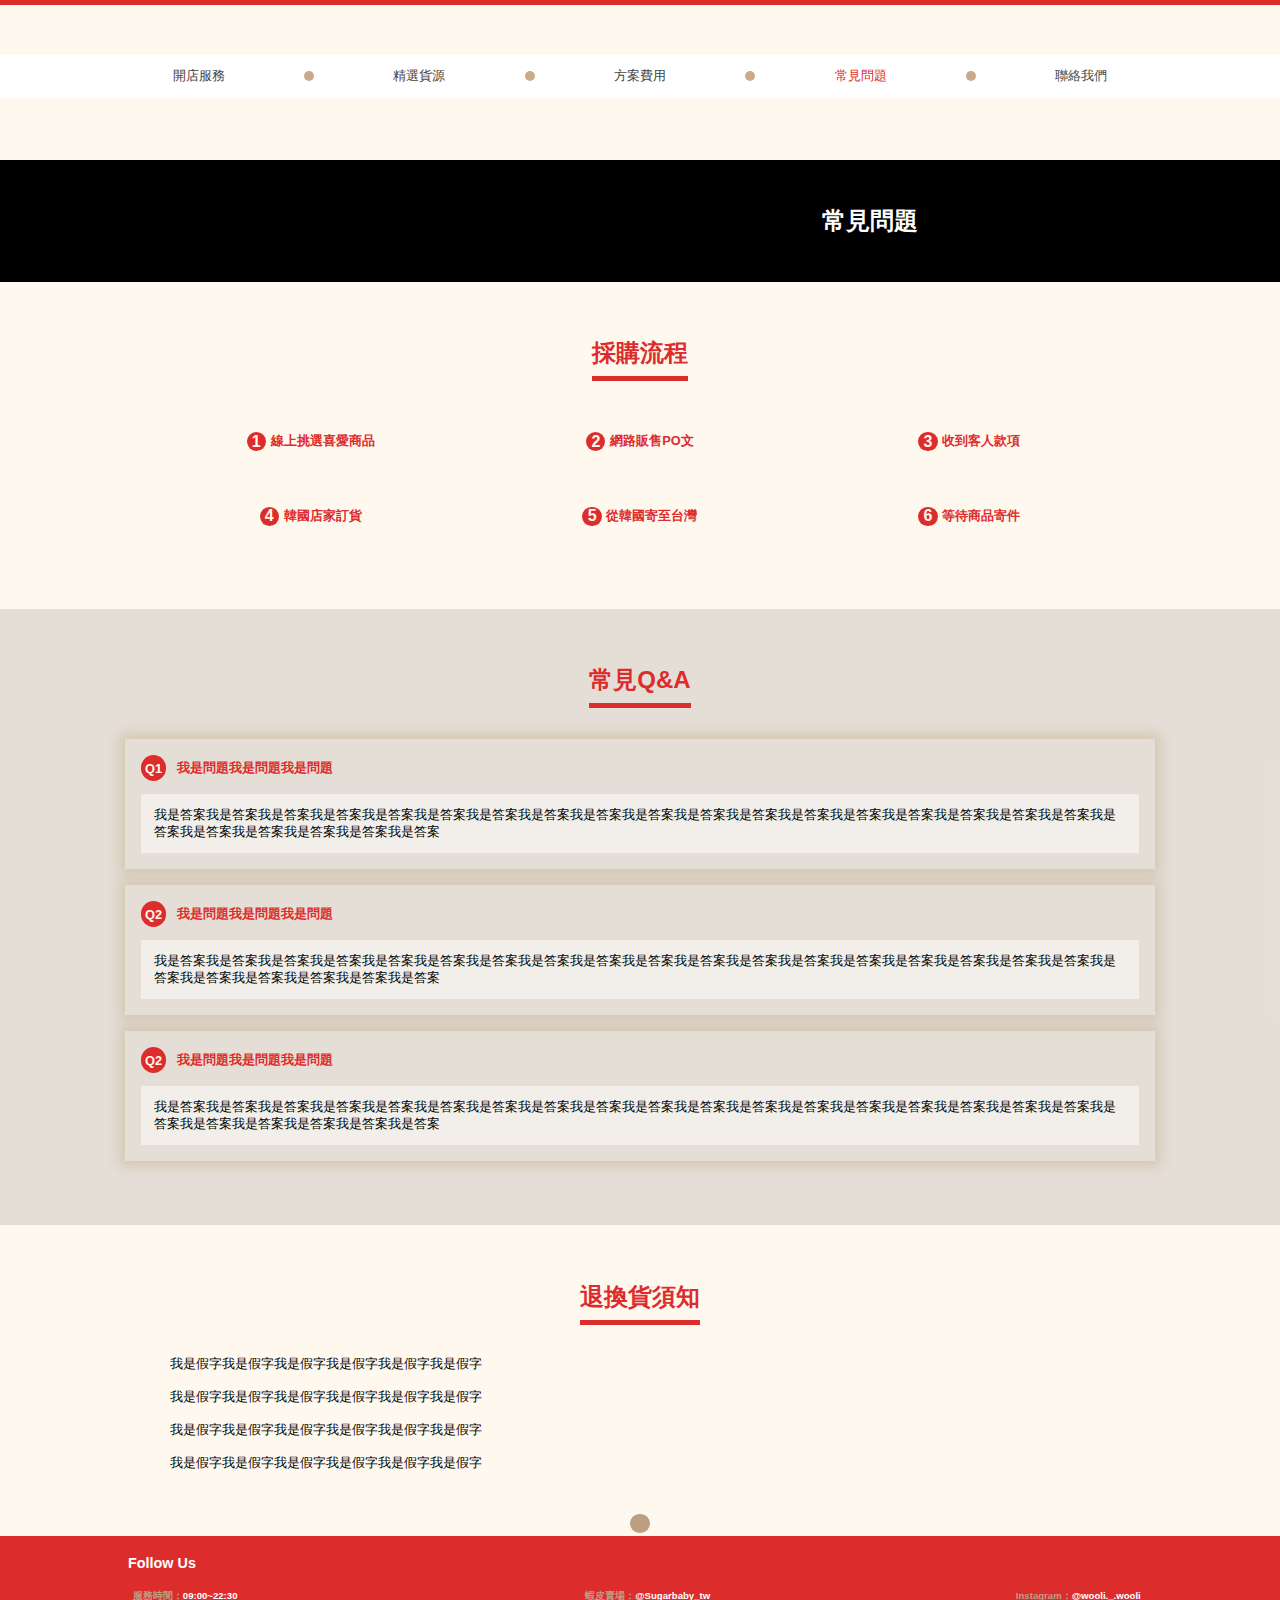
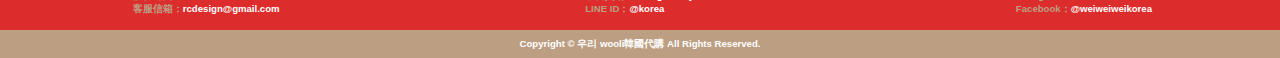
==== question.html @ f02afdc9 "Add files via upload" ====
<!DOCTYPE html>
<html lang="en">
<head>
    <meta charset="UTF-8">
    <meta http-equiv="X-UA-Compatible" content="IE=edge">
    <meta name="viewport" content="width=device-width, initial-scale=1.0">
    <link rel="shortcut icon" href="image/favicon.png" type="image/png" />
    <title>Wooli 韓國一起購</title>
</head>
<link rel="stylesheet" href="style.css">
<body>
    <div class="header">
        <div class="logo">
            <div class="container">
                <a href="index.html"><img src="image/logo.png" alt=""></a>
            </div>
        </div>
        <label for="burger" class="logo_icon"><img src="image/menu.svg" alt="" class="svg"></label>
        <input type="checkbox" id="burger">
        <div class="menu">
            <div class="container">
                <a href="index.html">開店服務</a>
                <span></span>
                <a href="store.html">精選貨源</a>
                <span></span>
                <a href="index.html">方案費用</a>
                <span></span>
                <a href="question.html" class="active">常見問題</a>
                <span></span>
                <a href="index.html">聯絡我們</a>
            </div>
        </div>
    </div>
    <div class="banner_question">
        <div class="container">
            <h2>常見問題</h2>
        </div>
    </div>
    <div class="section purchase">
        <h2 class="title">採購流程</h2>
        <div class="container">
            <div class="box_item">
                <div class="icon">
                    <img src="image/icon_qa_01.png" alt="">
                    <div class="pur_title">
                        <span class="num">1</span>
                        <div class="text">線上挑選喜愛商品</div>
                    </div>
                </div>
                <div class="icon">
                    <img src="image/icon_qa_02.png" alt="">
                    <div class="pur_title">
                        <span class="num">2</span>
                        <div class="text">網路販售PO文</div>
                    </div>
                </div>
                <div class="icon">
                    <img src="image/icon_qa_03.png" alt="">
                    <div class="pur_title">
                        <span class="num">3</span>
                        <div class="text">收到客人款項</div>
                    </div>
                </div>
                <div class="icon">
                    <img src="image/icon_qa_04.png" alt="">
                    <div class="pur_title">
                        <span class="num">4</span>
                        <div class="text">韓國店家訂貨</div>
                    </div>
                </div>
                <div class="icon">
                    <img src="image/icon_qa_05.png" alt="">
                    <div class="pur_title">
                        <span class="num">5</span>
                        <div class="text">從韓國寄至台灣</div>
                    </div>
                </div>
                <div class="icon">
                    <img src="image/icon_qa_06.png" alt="">
                    <div class="pur_title">
                        <span class="num">6</span>
                        <div class="text">等待商品寄件</div>
                    </div>
                </div>
            </div>
        </div>
    </div>   
    <div class="section qa">
        <h2 class="title">常見Q&A</h2>
        <div class="container">
            <div class="box_item">
                <div class="box">
                    <a href="javascript:;" class="qa_title">
                        <div>
                            <div class="num">Q1</div>
                            <div class="text">我是問題我是問題我是問題</div>
                        </div>
                        <img src="image/qa_arrow.svg" alt="">
                    </a>
                    <div class="qa_answer">我是答案我是答案我是答案我是答案我是答案我是答案我是答案我是答案我是答案我是答案我是答案我是答案我是答案我是答案我是答案我是答案我是答案我是答案我是答案我是答案我是答案我是答案我是答案我是答案</div>
                </div>
                <div class="box">
                    <a href="javascript:;" class="qa_title">
                        <div>
                            <div class="num">Q2</div>
                            <div class="text">我是問題我是問題我是問題</div>
                        </div>
                        <img src="image/qa_arrow.svg" alt="">
                    </a>
                    <div class="qa_answer">我是答案我是答案我是答案我是答案我是答案我是答案我是答案我是答案我是答案我是答案我是答案我是答案我是答案我是答案我是答案我是答案我是答案我是答案我是答案我是答案我是答案我是答案我是答案我是答案</div>
                </div>
                <div class="box">
                    <a href="javascript:;" class="qa_title">
                        <div>
                            <div class="num">Q2</div>
                            <div class="text">我是問題我是問題我是問題</div>
                        </div>
                        <img src="image/qa_arrow.svg" alt="">
                    </a>
                    <div class="qa_answer">我是答案我是答案我是答案我是答案我是答案我是答案我是答案我是答案我是答案我是答案我是答案我是答案我是答案我是答案我是答案我是答案我是答案我是答案我是答案我是答案我是答案我是答案我是答案我是答案</div>
                </div>
            </div>
        </div>
    </div>
    <div class="section return">
        <h2 class="title">退換貨須知</h2>
        <div class="container">
            <div class="box_item">
                <div>
                    <img src="image/smile.png" alt="">
                    <p>我是假字我是假字我是假字我是假字我是假字我是假字</p>
                </div>
                <div>
                    <img src="image/smile.png" alt="">
                    <p>我是假字我是假字我是假字我是假字我是假字我是假字</p>
                </div>
                <div>
                    <img src="image/smile.png" alt="">
                    <p>我是假字我是假字我是假字我是假字我是假字我是假字</p>
                </div>
                <div>
                    <img src="image/smile.png" alt="">
                    <p>我是假字我是假字我是假字我是假字我是假字我是假字</p>
                </div>
            </div>
        </div>
    </div>
    <div class="footer">
        <div class="footerTop">
            <div class="top">
                <img src="image/up_arrow.svg" alt="">
            </div>
            <h2 class="title">
                Follow Us
            </h2>
            <div class="container">
                <div class="info_box">
                    <div class="info">
                        <div><img src="image/time.svg" alt="" class="svg"><span>服務時間：</span>09:00~22:30</div>
                        <div><img src="image/email.svg" alt="" class="svg"><span>客服信箱：</span>rcdesign@gmail.com</div>
                    </div>
                    <div class="info">
                        <div><img src="image/shopee.svg" alt="" class="svg"><span>蝦皮賣場：</span>@Sugarbaby_tw</div>
                        <div><img src="image/line.svg" alt="" class="svg"><span>LINE ID：</span>@korea</div>
                    </div>
                    <div class="info">
                        <div><img src="image/instagram.svg" alt="" class="svg"><span>Instagram：</span>@wooli._.wooli</div>
                        <div><img src="image/line.svg" alt="" class="svg"><span>Facebook：</span>@weiweiweikorea</div>
                    </div>
                </div>
            </div>
        </div>
        <div class="footerBottom">
            <div class="copyright">
                Copyright © 우리 wooli韓國代購 All Rights Reserved. 
            </div>
        </div>
        
    </div>
</body>
<script src="js/jquery.min.js"></script>
<script src="js/script.js"></script>
</html>
---- style.css ----
* {
    margin: 0;
    font-family: "微軟正黑體", Arial, Helvetica, sans-serif;
    text-align: center;
}

html, body {
    background: url(./image/bg.png) center center / cover repeat #FFF8EF;
}

a {
    font-size: .8em;
    text-decoration: none;
    cursor: pointer;
    transition: .5s;
}

p {
    font-size: .8em;
}

.info div, .qa_answer {
    text-align: left;
}

.svg {
    width: 1em;
    padding-right: .5em;
}

.title {
    color: #DD2C2C;
    display: inline-block;
    font-weight: bold;
    border-bottom: 5px solid #DD2C2C;
    padding: 0.3em 0;
    margin-bottom: 1.3em;
}

.section {
    padding: 3em 1em;
}

.section:nth-child(2n) {
    background: rgba(0, 0, 0, 0.1);
}

.container {
    width: 80%;
    margin: auto;
}

.box {
    margin-right: 1em;
    box-shadow: 0 0 12px 5px rgba(145, 105, 30, 0.2);
}

.box:last-child {
    margin: 0;
}

.box:hover, .icon img:hover {
    transform: scale(1.05);
    transition: .3s ease-in;
}

.icon {
    margin-bottom: 1.2em;
}

.more {
    display: flex;
    justify-content: center;
    align-items: center;
    width: 8em;
    margin: 0 auto;
    color: #fff;
    background-color: #DD2C2C;
    padding: .5em 1em;
    margin-top: 2em;
}

.more img {
    margin-left: 8px;
}


.header {
    border-top: 5px solid #DD2C2C;
    background-color: #FFF8EF;
    position: fixed;
    width: 100%;
    z-index: 5;
    top: 0;
}

.header .logo {
    padding: 1em 0;
}

.shrink .logo img {
    width: 6.5em;
}

.header .menu {
    background-color: #fff;
}

.header .menu .container {
    display: flex;
    justify-content: space-around;
    align-items: center;
}

.header .logo .container {
    flex-direction: column;
}

.header .logo_icon, #burger {
    display: none;
}

.header a {
    color: #444444;
    padding: 1em .8em;
}

.shrink a {
    padding: .8em .6em;
}

.header a.active {
    color: #DD2C2C;
}

.header span {
    width: 10px;
    height: 10px;
    border-radius: 50%;
    background: #CBAA8A;
}

.header a:hover {
    color: #DD2C2C;
}

.header .button:hover {
    color: #E0D2BF;
}

.banner {
    display: flex;
    flex-direction: column;
    padding: 3em 1em;
    margin-top: 10em;
    min-height: 14em;
    background: linear-gradient(-65deg, #DD2C2C 60%, transparent 40%) center center / 100% 100%,
    url(./image/banner_index.png) center center / cover no-repeat
}

.banner .container {
    width: 70%;
    height: auto;
    margin-left: 30%;
}

.banner img {
    max-width: 100%;
    max-height: 100%;
}

.banner h2 {
    color: #fff;
    font-size: 1.8em;
    margin-bottom: .5em;
}

.banner p {
    color: #fff;
    font-size: 1.5em;
    margin-bottom: 1em;
}

.banner .register {
    color: #10273B;
    background-color: #F59E0B;
}

.banner_store, .banner_question {
    margin-top: 10em;
    color: #fff;
    background: #000;
}

.banner_store h2, .banner_question h2 {
    margin-left: 45%;
}

.banner_store .container {
    padding: 2.8em 1em;
    background: url(./image/banner_store.png) left 20% / contain no-repeat;
}

.banner_question .container {
    padding: 2.8em 1em;
    background: url(./image/banner_question.png) left 20% / contain no-repeat;
}

.store .box_item {
    justify-content: flex-start;
}

.store .box {
    position: relative;
    background-color: #fff;
    max-height: 21em;
    width: calc(40% - 4em*2);
    margin-bottom: 2em;
    margin-right: 4em;
}

.store .box:nth-child(3n) {
    margin-right: 0;
}

.store .tag {
    position: absolute;
    color: #fff;
    background: #DD2C2C;
    font-size: .8em;
    padding: .8em .6em;
}

.store .box > img {
    width: 100%;
}

.store .logo, .store h3 {
    margin: .6em auto;
}

.store .text img {
    width: 9em;
}

.store h3 {
    color: #DD2C2C;
    font-weight: bold;
}

.purchase .icon {
    width: 33%;
}

.purchase .num {
    display: flex;
    justify-content: center;
    align-items: center;
    margin-right: .3em;
    width: 1.2em;
    height: 1.2em;
    border-radius: 50%;
    color: #FFF8EF;    
    background-color: #DD2C2C;
}

.pur_title .text {
    font-size: .8em;
}

.open .box_item, .store .box_item, .purchase .box_item {
    flex-wrap: wrap;
}

.open .icon {
    display: flex;
    flex-direction: column;
    justify-content: flex-start;
    align-items: center;
    padding: 1.5em;
    width: calc(50% - 2em*2);
    height: 18em;
}

.open .icon img, .purchase .icon img {
    width: 6em;
    margin-bottom: 1em;
}

.open_title, .pur_title {
    color: #DD2C2C;
    font-weight: bold;
    margin-bottom: 1em;
}

.vip_exp .box_item {
    margin-bottom: 3.5em;
}

.vip_exp .box {
    display: flex;
    justify-content: space-between;
    flex-direction: column;
    color: #FFF8EF;    
    background-color: #DD2C2C;
    width: 25%;
    height: 12em;
    padding: 1em;
    border-left: 1em solid rgba(225, 225, 225, 0.2);
}

.vip_exp .box:nth-child(2n) {
    background-color: #BC9E82;
}

.vip_exp > p {
    color: #DD2C2C;
    margin-bottom: 1em;
    font-weight: bold;
    font-size: .8em;
}

.vip_exp .icon {
    width: 25%;
    display: flex;
    justify-content: center;
    align-items: center;
}

.vip_exp img {
    width: 1em;
    margin-right: .5em;
}

.vip_exp s {
    font-size: .8em;
}

.vip_exp .price {
    font-weight: bold;
    font-size: 1.2em;
}

.qa .box_item {
    flex-direction: column;
}

.qa .box {
    width: 100%;
    padding: 1em;
    margin-bottom: 1em;
    margin-right: 0;
    background: url(./image/qa_bg.png) center center / cover repeat;
}

.qa .box:checked {
    color: #fff;
}

.qa .box:hover {
    cursor: pointer;
    transform: scale(1);
}

.qa_title {
    font-size: .8em;
    display: flex;
    justify-content: space-between;
    color: #DD2C2C;
    font-weight: bold;
}

.qa_title .num {
    margin-right: .8em;
    width: 2em;
    height: 2em;
    border-radius: 50%;
    color: #FFF8EF;    
    background-color: #DD2C2C;
}

.qa_title img {
    width: 1.2em;
}

.qa_answer {
    background: rgba(255,255,255,.5);
    padding: 1em;
    font-size: .8em;
    margin-top: 1em;
}

.return .box_item {
    display: flex;
    flex-direction: column;
    align-items: center;
    justify-content: flex-start;
}

.return img {
    width: 1em;
    height: 1em;
    margin-right: .8em;
}

.return .box_item > div {
    display: flex;
    width: 100%;
    justify-content: flex-start;
    align-items: center;
    margin-bottom: 1em;
}

.return .box_item p {
    text-align: left;
}

.footer {
    font-size: .6em;
    font-weight: bold;
    color: #fff;
}

.footer .title {
    color: #fff;
}

.footer span {
    color: #BC9E82;
}

.footerTop {
    position: relative;
    padding: 1.5em 0;
    background-color: #DD2C2C;
}

.footerTop .top {
    position: absolute;
    top: -25px;
    right: 0;
    bottom: 0;
    left: 0;
}

.footerTop .top img {
    cursor: pointer;
    background: #BC9E82;
    width: 1.2em;
    padding: 1em;
    border-radius: 50%;
    border: 3px solid #FFF8EF;
}

.footerBottom {
    padding: .8em 0;
}

.header, .footerTop {
    justify-content: space-around;
}

.footerTop .title {
    width: 80%;
    margin: auto;
    display: flex;
    align-items: center;
    justify-content: flex-start;
}

.footerTop .info_box {
    width: 100%;
    margin-top: 1em;
    display: flex;
    justify-content: space-between;
    color: #fff;
}

.footerBottom {
    background-color: #BC9E82;
}

.header .logo, .box_item, .store .text, .footerTop > .container, .qa_title > div, .pur_title, .qa_title .num {
    display: flex;
    align-items: center;
    justify-content: center;
}

@media only screen and (max-width: 1280px) {
    .store .box {
        width: calc(52% - 1.2em*2);
        margin-right: 1.2em;
    }

    .store .box:nth-child(2n) {
        margin-right: 0;
    }

    .store .box:nth-child(3n) {
        margin-right: 1.2em;
    }

    .vip_exp .icon {
        margin-right: 1em;
    }

    .vip_exp .box_item {
        flex-wrap: wrap;
    }

    .vip_exp .box, .vip_exp .icon {
        width: calc(40% - 1em*2);
        margin-right: 1em;
        margin-bottom: 1em;
    }
}

@media only screen and (max-width: 767px) {
    .box, .button a {
        margin-right: 0;
        margin-bottom: 1em;
    }

    .open .icon, .purchase .icon, .vip_exp .icon {
        width: 100%;
    } 

    .open .icon {
        height: 100%;
    }

    .vip_exp .box_item {
        margin-bottom: 0;
    }

    .vip_exp .box {
        width: 12em;
    }

    .container, .more {
        width: 80%;
    }

    .header .logo_icon, .header #burger:checked + .menu {
        cursor: pointer;
        display: block;
    }

    .logo_icon {
        background: #fff;
    }

    .banner p, .header span  {
        display: none;
    }

    .header .logo {
        padding: .6em .8em;
    }

    .header .menu {
        display: none;
        width: 100%;
        background-color: #DD2C2C;
        padding: 0;
    }

    .header .menu .container {
        width: 100%;
    }
    
    .header .svg {
        width: 1.2em;
        padding: .8em;
    }

    .header a {
        width: 100%;
        color: #FFF8EF;
        padding: 1em 0;
    }

    .header .menu a:hover, .header .menu a.active {
        background-color: #BC9E82;
    }

    .banner {
        margin-top: 8em;
        background-position: 25% top;
        background-color: #10273B;
    }

    .banner h2 {
        text-align: right;
    }

    .banner .container, .open .container {
        width: 100%;
        margin-left: 0;
    }

    .banner a {
        display: block;
        width: auto;
    }
    
    .banner .login {
        margin-bottom: 1em;
    }

    .banner_store, .banner_question {
        margin-top: 9em;
    }

    .banner_store h2, .banner_question h2 {
        margin-left: 0;
    }

    .store .box {
        width: 16em;
        margin-right: 0;
    }

    .store .box:nth-child(2n), .store .box:nth-child(3n) {
        margin-right: 0;
    }

    .vip_exp .icon {
        justify-content: flex-start;
    }

    .header, .header .menu .container, .store .box_item, .vip_exp .box_item, .footerTop, .footerTop .info_box, .footerBottom, .footerBottom a {
        display: flex;
        flex-direction: column;
    }

    .footerTop .info_box {
        display: flex;
        justify-content: center;
        font-size: 1.2em;
        line-height: 1.5em;
    }

    .footerBottom a {
        padding: .8em 0;
    }
}
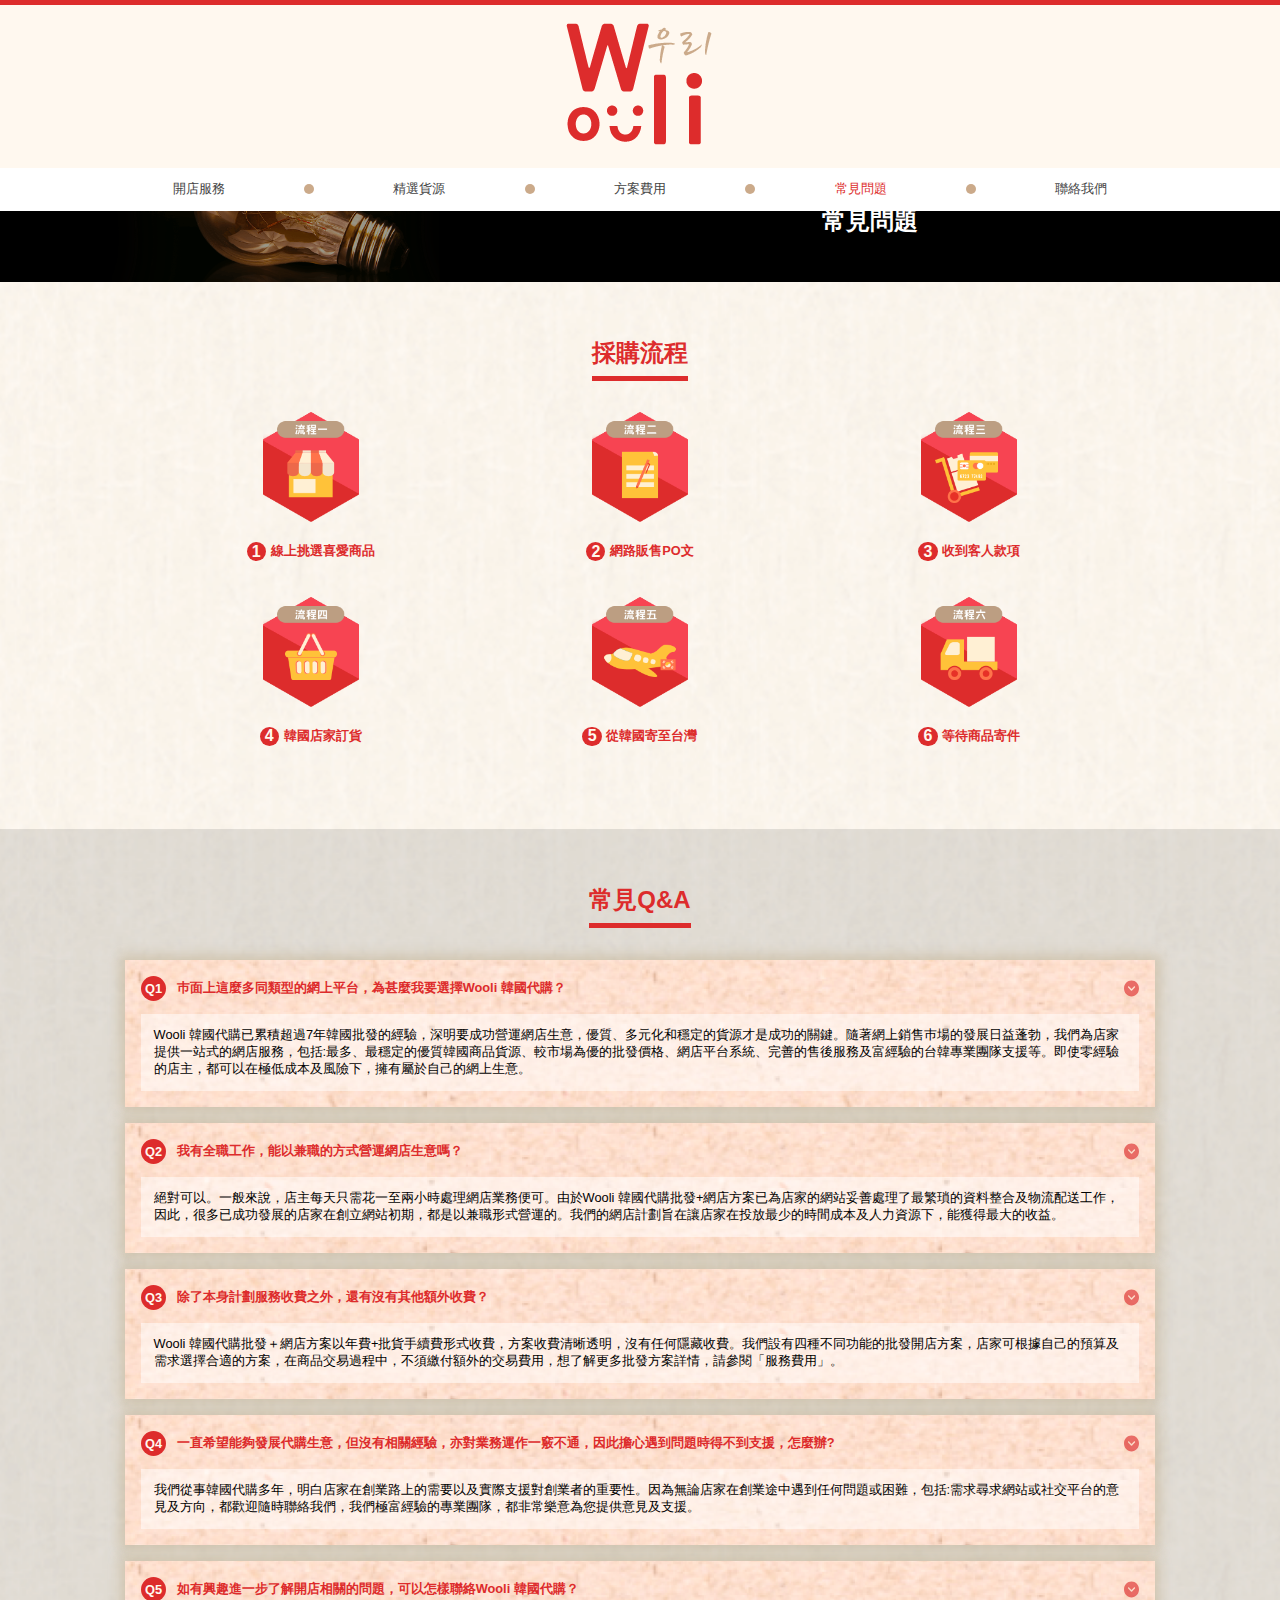
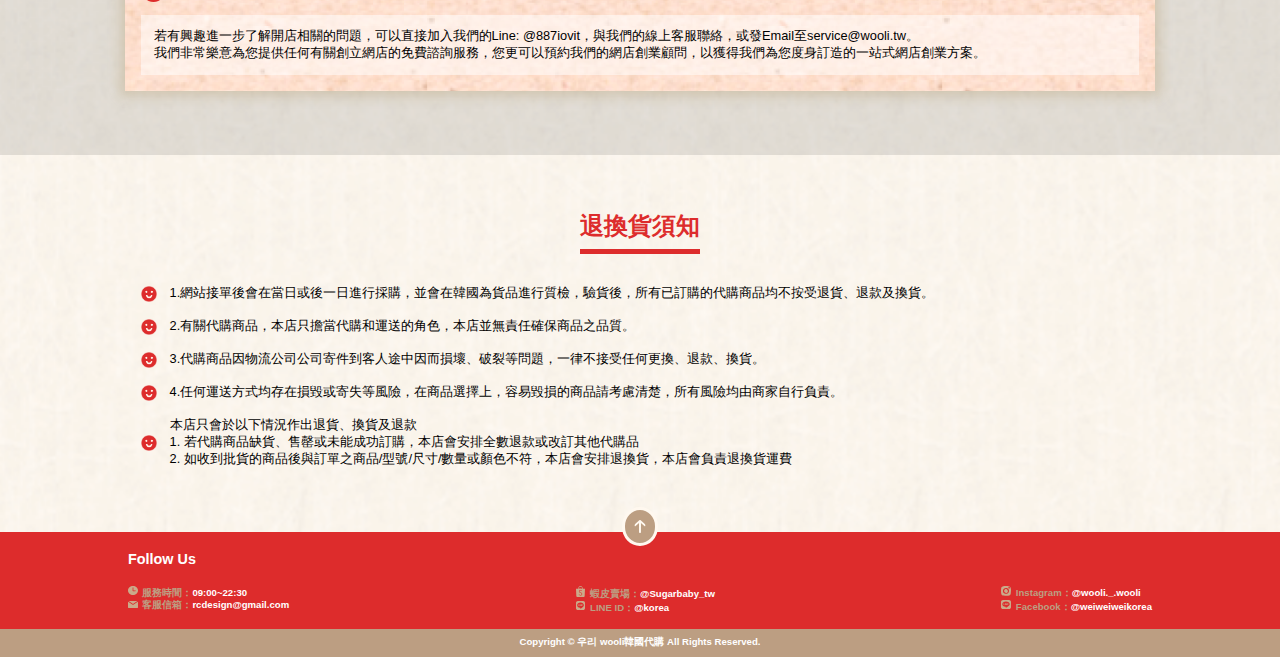
==== commit 30e2904c: "Add files via upload" ====
--- a/question.html
+++ b/question.html
@@ -93,31 +93,52 @@
                     <a href="javascript:;" class="qa_title">
                         <div>
                             <div class="num">Q1</div>
-                            <div class="text">我是問題我是問題我是問題</div>
-                        </div>
-                        <img src="image/qa_arrow.svg" alt="">
-                    </a>
-                    <div class="qa_answer">我是答案我是答案我是答案我是答案我是答案我是答案我是答案我是答案我是答案我是答案我是答案我是答案我是答案我是答案我是答案我是答案我是答案我是答案我是答案我是答案我是答案我是答案我是答案我是答案</div>
+                            <div class="text">巿面上這麼多同類型的網上平台，為甚麼我要選擇Wooli 韓國代購？</div>
+                        </div>
+                        <img src="image/qa_arrow.svg" alt="">
+                    </a>
+                    <div class="qa_answer">Wooli 韓國代購已累積超過7年韓國批發的經驗，深明要成功營運網店生意，優質、多元化和穩定的貨源才是成功的關鍵。隨著網上銷售巿場的發展日益蓬勃，我們為店家提供一站式的網店服務，包括:最多、最穩定的優質韓國商品貨源、較市場為優的批發價格、網店平台系統、完善的售後服務及富經驗的台韓專業團隊支援等。即使零經驗的店主，都可以在極低成本及風險下，擁有屬於自己的網上生意。</div>
                 </div>
                 <div class="box">
                     <a href="javascript:;" class="qa_title">
                         <div>
                             <div class="num">Q2</div>
-                            <div class="text">我是問題我是問題我是問題</div>
-                        </div>
-                        <img src="image/qa_arrow.svg" alt="">
-                    </a>
-                    <div class="qa_answer">我是答案我是答案我是答案我是答案我是答案我是答案我是答案我是答案我是答案我是答案我是答案我是答案我是答案我是答案我是答案我是答案我是答案我是答案我是答案我是答案我是答案我是答案我是答案我是答案</div>
-                </div>
-                <div class="box">
-                    <a href="javascript:;" class="qa_title">
-                        <div>
-                            <div class="num">Q2</div>
-                            <div class="text">我是問題我是問題我是問題</div>
-                        </div>
-                        <img src="image/qa_arrow.svg" alt="">
-                    </a>
-                    <div class="qa_answer">我是答案我是答案我是答案我是答案我是答案我是答案我是答案我是答案我是答案我是答案我是答案我是答案我是答案我是答案我是答案我是答案我是答案我是答案我是答案我是答案我是答案我是答案我是答案我是答案</div>
+                            <div class="text">我有全職工作，能以兼職的方式營運網店生意嗎？</div>
+                        </div>
+                        <img src="image/qa_arrow.svg" alt="">
+                    </a>
+                    <div class="qa_answer">絕對可以。一般來說，店主每天只需花一至兩小時處理網店業務便可。由於Wooli 韓國代購批發+網店方案已為店家的網站妥善處理了最繁瑣的資料整合及物流配送工作，因此，很多已成功發展的店家在創立網站初期，都是以兼職形式營運的。我們的網店計劃旨在讓店家在投放最少的時間成本及人力資源下，能獲得最大的收益。</div>
+                </div>
+                <div class="box">
+                    <a href="javascript:;" class="qa_title">
+                        <div>
+                            <div class="num">Q3</div>
+                            <div class="text">除了本身計劃服務收費之外，還有沒有其他額外收費？</div>
+                        </div>
+                        <img src="image/qa_arrow.svg" alt="">
+                    </a>
+                    <div class="qa_answer">Wooli 韓國代購批發＋網店方案以年費+批貨手續費形式收費，方案收費清晰透明，沒有任何隱藏收費。我們設有四種不同功能的批發開店方案，店家可根據自己的預算及需求選擇合適的方案，在商品交易過程中，不須繳付額外的交易費用，想了解更多批發方案詳情，請參閱「服務費用」。</div>
+                </div>
+                <div class="box">
+                    <a href="javascript:;" class="qa_title">
+                        <div>
+                            <div class="num">Q4</div>
+                            <div class="text">一直希望能夠發展代購生意，但沒有相關經驗，亦對業務運作一竅不通，因此擔心遇到問題時得不到支援，怎麼辦?</div>
+                        </div>
+                        <img src="image/qa_arrow.svg" alt="">
+                    </a>
+                    <div class="qa_answer">我們從事韓國代購多年，明白店家在創業路上的需要以及實際支援對創業者的重要性。因為無論店家在創業途中遇到任何問題或困難，包括:需求尋求網站或社交平台的意見及方向，都歡迎隨時聯絡我們，我們極富經驗的專業團隊，都非常樂意為您提供意見及支援。</div>
+                </div>
+                <div class="box">
+                    <a href="javascript:;" class="qa_title">
+                        <div>
+                            <div class="num">Q5</div>
+                            <div class="text">如有興趣進一步了解開店相關的問題，可以怎樣聯絡Wooli 韓國代購？</div>
+                        </div>
+                        <img src="image/qa_arrow.svg" alt="">
+                    </a>
+                    <div class="qa_answer">若有興趣進一步了解開店相關的問題，可以直接加入我們的Line: @887iovit，與我們的線上客服聯絡，或發Email至service@wooli.tw。</br>
+                        我們非常樂意為您提供任何有關創立網店的免費諮詢服務，您更可以預約我們的網店創業顧問，以獲得我們為您度身訂造的一站式網店創業方案。</div>
                 </div>
             </div>
         </div>
@@ -128,19 +149,28 @@
             <div class="box_item">
                 <div>
                     <img src="image/smile.png" alt="">
-                    <p>我是假字我是假字我是假字我是假字我是假字我是假字</p>
-                </div>
-                <div>
-                    <img src="image/smile.png" alt="">
-                    <p>我是假字我是假字我是假字我是假字我是假字我是假字</p>
-                </div>
-                <div>
-                    <img src="image/smile.png" alt="">
-                    <p>我是假字我是假字我是假字我是假字我是假字我是假字</p>
-                </div>
-                <div>
-                    <img src="image/smile.png" alt="">
-                    <p>我是假字我是假字我是假字我是假字我是假字我是假字</p>
+                    <p>1.網站接單後會在當日或後一日進行採購，並會在韓國為貨品進行質檢，驗貨後，所有已訂購的代購商品均不按受退貨、退款及換貨。
+                    </p>
+                </div>
+                <div>
+                    <img src="image/smile.png" alt="">
+                    <p>2.有關代購商品，本店只擔當代購和運送的角色，本店並無責任確保商品之品質。</p>
+                </div>
+                <div>
+                    <img src="image/smile.png" alt="">
+                    <p>3.代購商品因物流公司公司寄件到客人途中因而損壞、破裂等問題，一律不接受任何更換、退款、換貨。</p>
+                </div>
+                <div>
+                    <img src="image/smile.png" alt="">
+                    <p>4.任何運送方式均存在損毀或寄失等風險，在商品選擇上，容易毀損的商品請考慮清楚，所有風險均由商家自行負責。
+                    </p>
+                </div>
+                <div>
+                    <img src="image/smile.png" alt="">
+                    <p>本店只會於以下情況作出退貨、換貨及退款</br>
+                        1. 若代購商品缺貨、售罄或未能成功訂購，本店會安排全數退款或改訂其他代購品</br>
+                        2. 如收到批貨的商品後與訂單之商品/型號/尺寸/數量或顏色不符，本店會安排退換貨，本店會負責退換貨運費</br>
+                    </p>
                 </div>
             </div>
         </div>
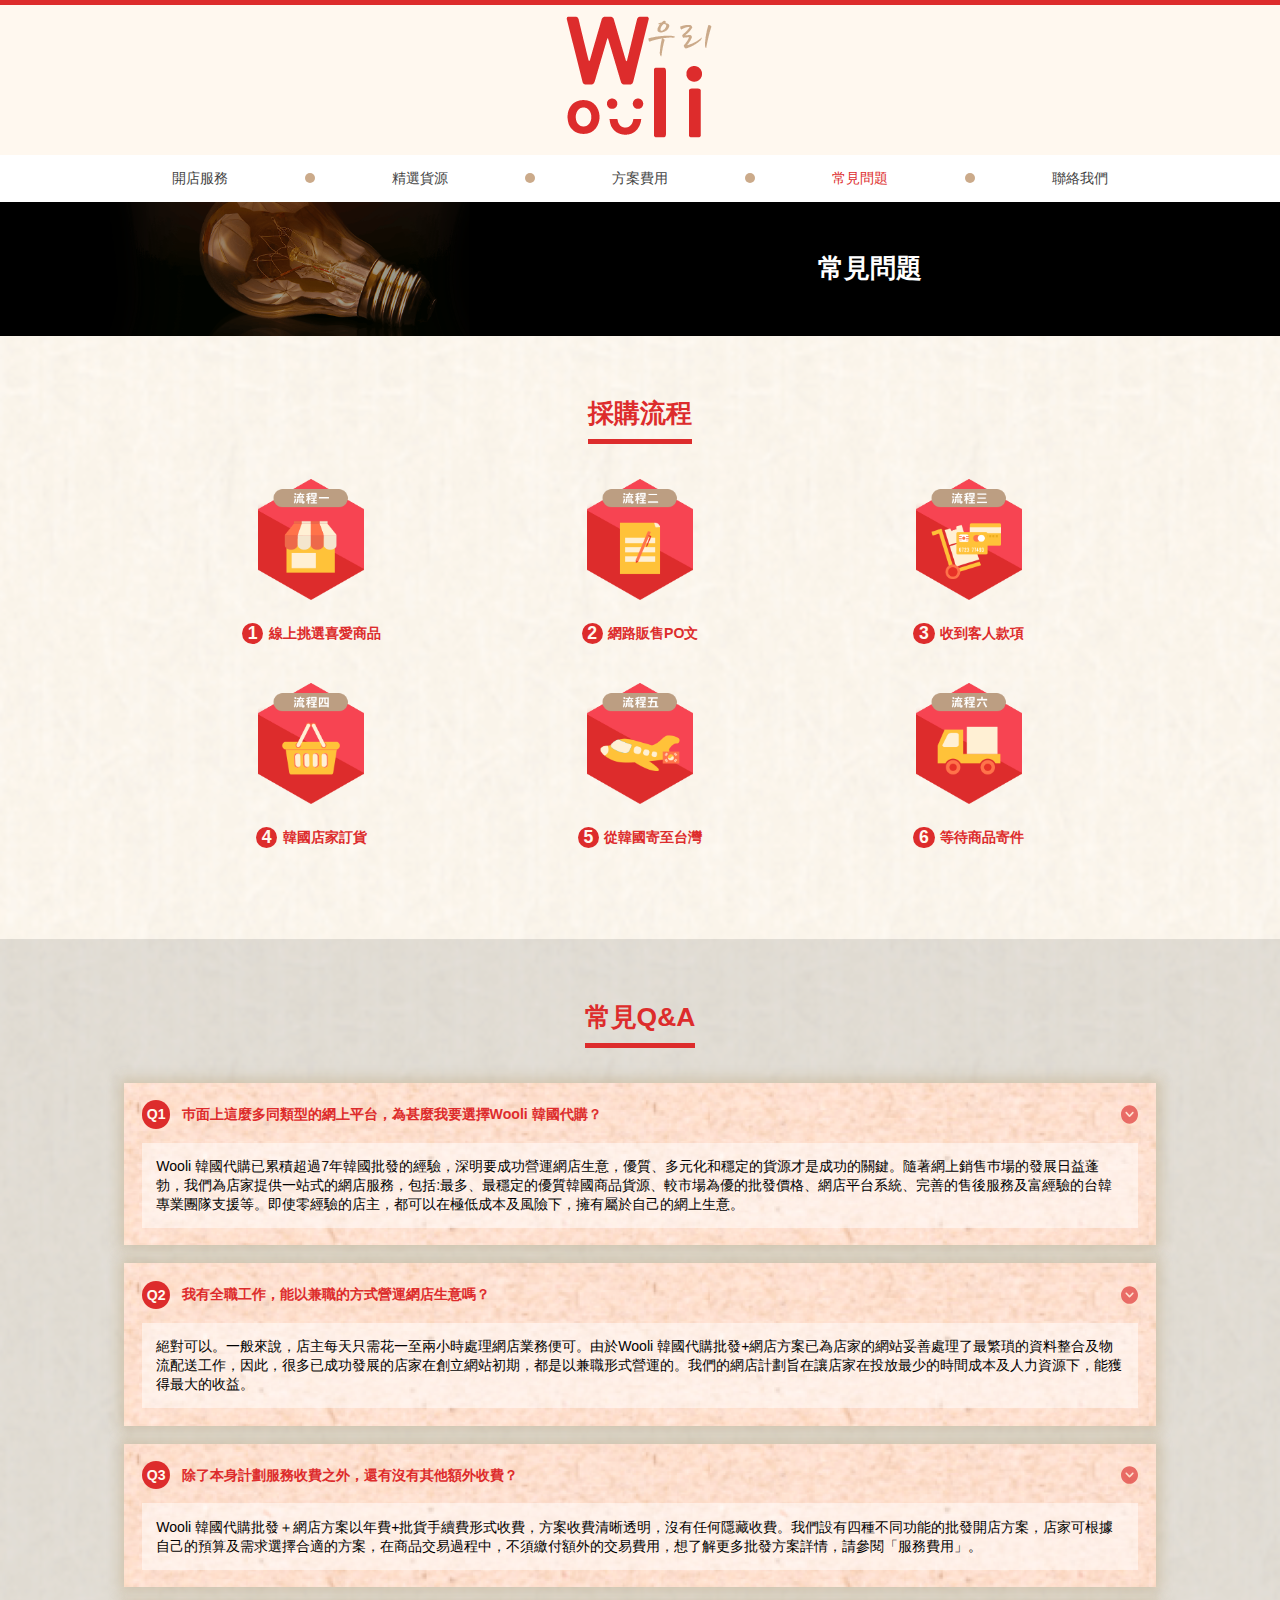
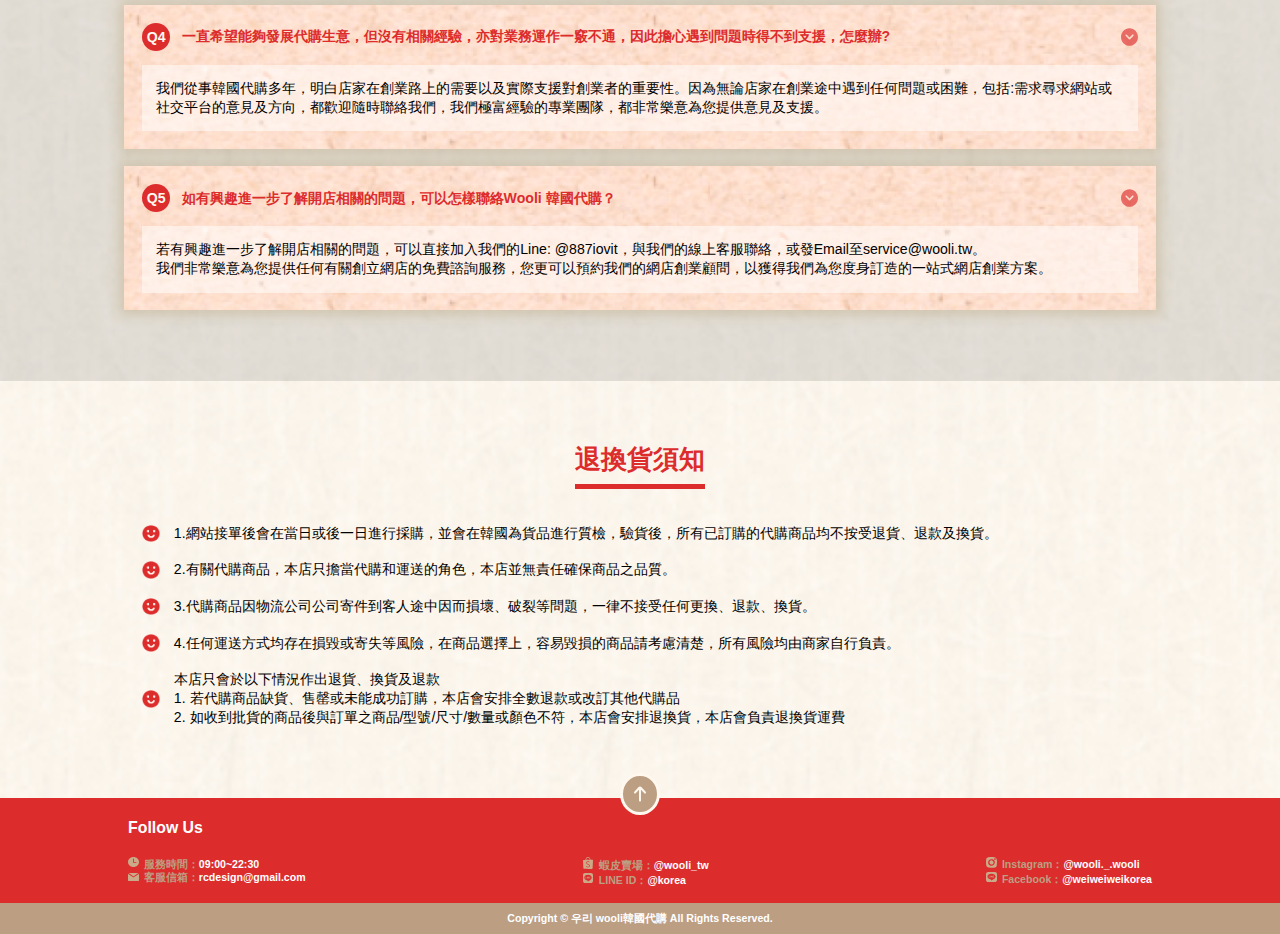
==== commit ad0dedb2: "Add files via upload" ====
--- a/question.html
+++ b/question.html
@@ -27,7 +27,7 @@
                 <span></span>
                 <a href="question.html" class="active">常見問題</a>
                 <span></span>
-                <a href="index.html">聯絡我們</a>
+                <a href="#footer">聯絡我們</a>
             </div>
         </div>
     </div>
@@ -92,7 +92,7 @@
                 <div class="box">
                     <a href="javascript:;" class="qa_title">
                         <div>
-                            <div class="num">Q1</div>
+                            <div class="num"><h4>Q1</h4></div>
                             <div class="text">巿面上這麼多同類型的網上平台，為甚麼我要選擇Wooli 韓國代購？</div>
                         </div>
                         <img src="image/qa_arrow.svg" alt="">
@@ -102,7 +102,7 @@
                 <div class="box">
                     <a href="javascript:;" class="qa_title">
                         <div>
-                            <div class="num">Q2</div>
+                            <div class="num"><h4>Q2</h4></div>
                             <div class="text">我有全職工作，能以兼職的方式營運網店生意嗎？</div>
                         </div>
                         <img src="image/qa_arrow.svg" alt="">
@@ -112,7 +112,7 @@
                 <div class="box">
                     <a href="javascript:;" class="qa_title">
                         <div>
-                            <div class="num">Q3</div>
+                            <div class="num"><h4>Q3</h4></div>
                             <div class="text">除了本身計劃服務收費之外，還有沒有其他額外收費？</div>
                         </div>
                         <img src="image/qa_arrow.svg" alt="">
@@ -122,7 +122,7 @@
                 <div class="box">
                     <a href="javascript:;" class="qa_title">
                         <div>
-                            <div class="num">Q4</div>
+                            <div class="num"><h4>Q4</h4></div>
                             <div class="text">一直希望能夠發展代購生意，但沒有相關經驗，亦對業務運作一竅不通，因此擔心遇到問題時得不到支援，怎麼辦?</div>
                         </div>
                         <img src="image/qa_arrow.svg" alt="">
@@ -132,7 +132,7 @@
                 <div class="box">
                     <a href="javascript:;" class="qa_title">
                         <div>
-                            <div class="num">Q5</div>
+                            <div class="num"><h4>Q5</h4></div>
                             <div class="text">如有興趣進一步了解開店相關的問題，可以怎樣聯絡Wooli 韓國代購？</div>
                         </div>
                         <img src="image/qa_arrow.svg" alt="">
@@ -175,7 +175,7 @@
             </div>
         </div>
     </div>
-    <div class="footer">
+    <div class="footer" id="footer">
         <div class="footerTop">
             <div class="top">
                 <img src="image/up_arrow.svg" alt="">
@@ -190,7 +190,7 @@
                         <div><img src="image/email.svg" alt="" class="svg"><span>客服信箱：</span>rcdesign@gmail.com</div>
                     </div>
                     <div class="info">
-                        <div><img src="image/shopee.svg" alt="" class="svg"><span>蝦皮賣場：</span>@Sugarbaby_tw</div>
+                        <div><img src="image/shopee.svg" alt="" class="svg"><span>蝦皮賣場：</span>@wooli_tw</div>
                         <div><img src="image/line.svg" alt="" class="svg"><span>LINE ID：</span>@korea</div>
                     </div>
                     <div class="info">
--- a/style.css
+++ b/style.css
@@ -6,6 +6,7 @@
 
 html, body {
     background: url(./image/bg.png) center center / cover repeat #FFF8EF;
+    font-size: 1.05rem;
 }
 
 a {
@@ -84,18 +85,26 @@
     margin-left: 8px;
 }
 
+.more:hover {
+    opacity: .8;
+}
+
 
 .header {
     border-top: 5px solid #DD2C2C;
     background-color: #FFF8EF;
+    width: 100%;
+    top: 0;
+}
+
+.header .logo {
+    padding: .5em 0;
+}
+
+.shrink {
     position: fixed;
-    width: 100%;
+    top: 0;
     z-index: 5;
-    top: 0;
-}
-
-.header .logo {
-    padding: 1em 0;
 }
 
 .shrink .logo img {
@@ -152,7 +161,6 @@
     display: flex;
     flex-direction: column;
     padding: 3em 1em;
-    margin-top: 10em;
     min-height: 14em;
     background: linear-gradient(-65deg, #DD2C2C 60%, transparent 40%) center center / 100% 100%,
     url(./image/banner_index.png) center center / cover no-repeat
@@ -187,7 +195,6 @@
 }
 
 .banner_store, .banner_question {
-    margin-top: 10em;
     color: #fff;
     background: #000;
 }
@@ -206,21 +213,12 @@
     background: url(./image/banner_question.png) left 20% / contain no-repeat;
 }
 
-.store .box_item {
-    justify-content: flex-start;
-}
-
 .store .box {
     position: relative;
     background-color: #fff;
-    max-height: 21em;
+    min-height: 20em;
     width: calc(40% - 4em*2);
-    margin-bottom: 2em;
-    margin-right: 4em;
-}
-
-.store .box:nth-child(3n) {
-    margin-right: 0;
+    margin-bottom: 10em;
 }
 
 .store .tag {
@@ -228,15 +226,17 @@
     color: #fff;
     background: #DD2C2C;
     font-size: .8em;
-    padding: .8em .6em;
+    padding: 0.8em 0.6em;
 }
 
 .store .box > img {
     width: 100%;
 }
 
-.store .logo, .store h3 {
-    margin: .6em auto;
+.store .text {
+    background-color: #fff;
+    min-height: 6em;
+    line-height: 6em;
 }
 
 .store .text img {
@@ -304,7 +304,7 @@
     color: #FFF8EF;    
     background-color: #DD2C2C;
     width: 25%;
-    height: 12em;
+    height: 13em;
     padding: 1em;
     border-left: 1em solid rgba(225, 225, 225, 0.2);
 }
@@ -322,9 +322,6 @@
 
 .vip_exp .icon {
     width: 25%;
-    display: flex;
-    justify-content: center;
-    align-items: center;
 }
 
 .vip_exp img {
@@ -480,7 +477,7 @@
     background-color: #BC9E82;
 }
 
-.header .logo, .box_item, .store .text, .footerTop > .container, .qa_title > div, .pur_title, .qa_title .num {
+.header .logo, .box_item, .store .text, .footerTop > .container, .qa_title > div, .pur_title, .qa_title .num, .vip_exp .icon {
     display: flex;
     align-items: center;
     justify-content: center;
@@ -488,16 +485,9 @@
 
 @media only screen and (max-width: 1280px) {
     .store .box {
-        width: calc(52% - 1.2em*2);
+        width: calc(50% - 1.2em*2);
         margin-right: 1.2em;
-    }
-
-    .store .box:nth-child(2n) {
-        margin-right: 0;
-    }
-
-    .store .box:nth-child(3n) {
-        margin-right: 1.2em;
+        margin-bottom: 6.5em;
     }
 
     .vip_exp .icon {
@@ -519,6 +509,10 @@
     .box, .button a {
         margin-right: 0;
         margin-bottom: 1em;
+    }
+
+    .store .box {
+        min-height: 100%;
     }
 
     .open .icon, .purchase .icon, .vip_exp .icon {
@@ -585,7 +579,6 @@
     }
 
     .banner {
-        margin-top: 8em;
         background-position: 25% top;
         background-color: #10273B;
     }
@@ -606,10 +599,6 @@
     
     .banner .login {
         margin-bottom: 1em;
-    }
-
-    .banner_store, .banner_question {
-        margin-top: 9em;
     }
 
     .banner_store h2, .banner_question h2 {
